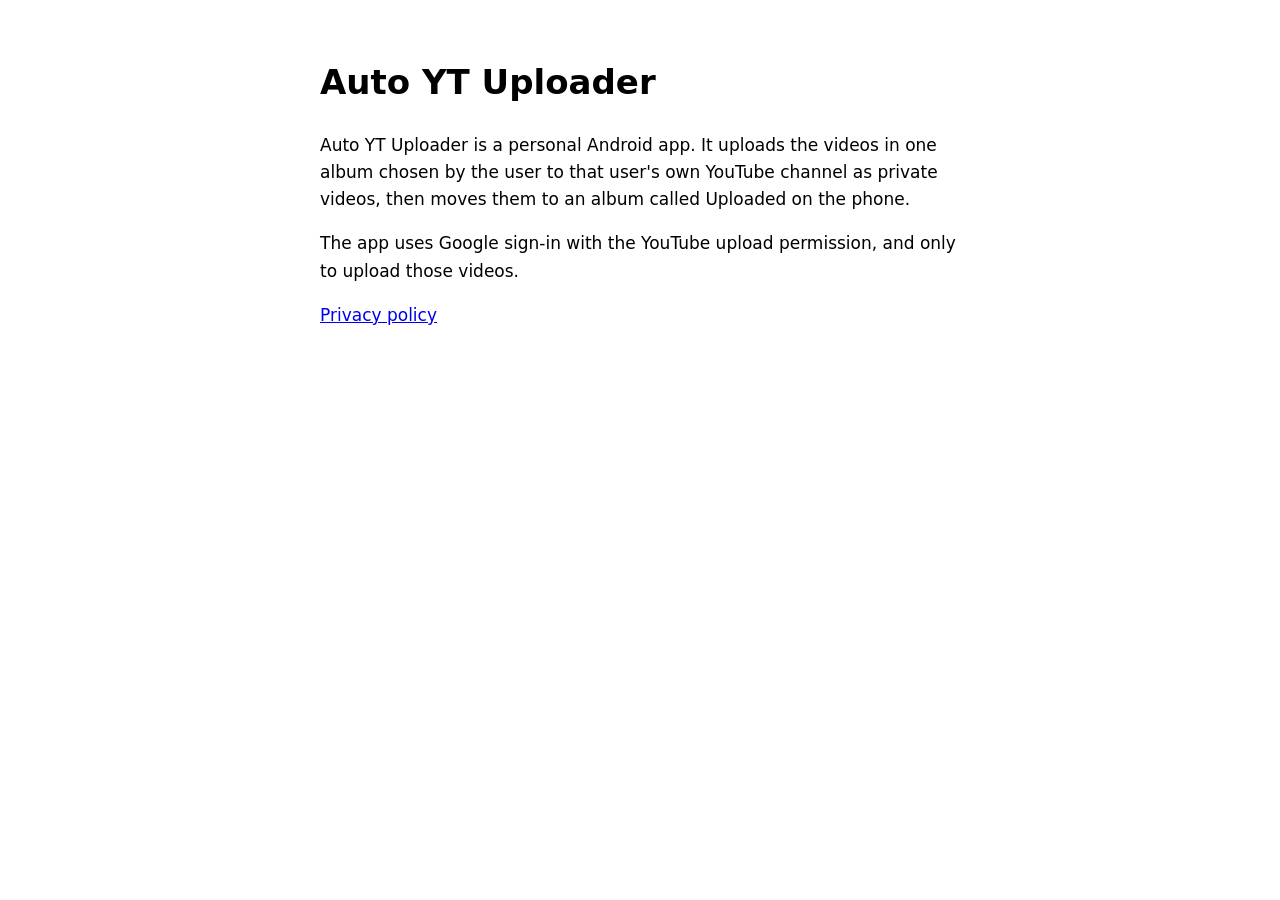
==== index.html @ 6049f9f8 "Add files via upload" ====
<!doctype html>
<html lang="en">
<head>
  <meta charset="utf-8">
  <meta name="viewport" content="width=device-width, initial-scale=1">
  <title>Auto YT Uploader</title>
  <style>
    body { max-width: 640px; margin: 0 auto; padding: 32px 16px; font: 17px/1.6 system-ui, sans-serif; }
  </style>
</head>
<body>
  <h1>Auto YT Uploader</h1>
  <p>Auto YT Uploader is a personal Android app. It uploads the videos in one album chosen by the
    user to that user's own YouTube channel as private videos, then moves them to an album called
    Uploaded on the phone.</p>
  <p>The app uses Google sign-in with the YouTube upload permission, and only to upload those videos.</p>
  <p><a href="privacy.html">Privacy policy</a></p>
</body>
</html>
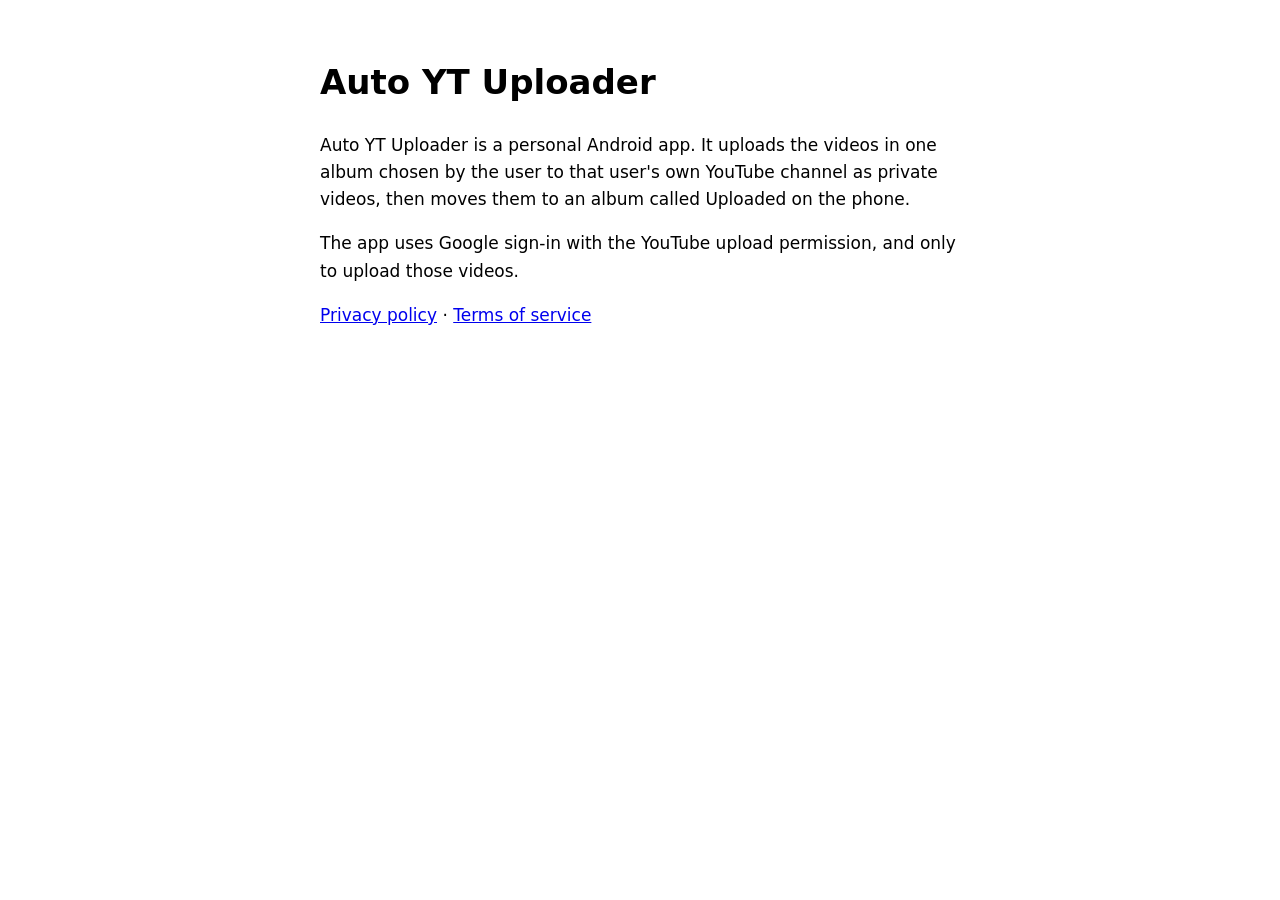
==== commit 45ed41da: "Add files via upload" ====
--- a/index.html
+++ b/index.html
@@ -14,6 +14,6 @@
     user to that user's own YouTube channel as private videos, then moves them to an album called
     Uploaded on the phone.</p>
   <p>The app uses Google sign-in with the YouTube upload permission, and only to upload those videos.</p>
-  <p><a href="privacy.html">Privacy policy</a></p>
+  <p><a href="privacy.html">Privacy policy</a> · <a href="terms.html">Terms of service</a></p>
 </body>
 </html>
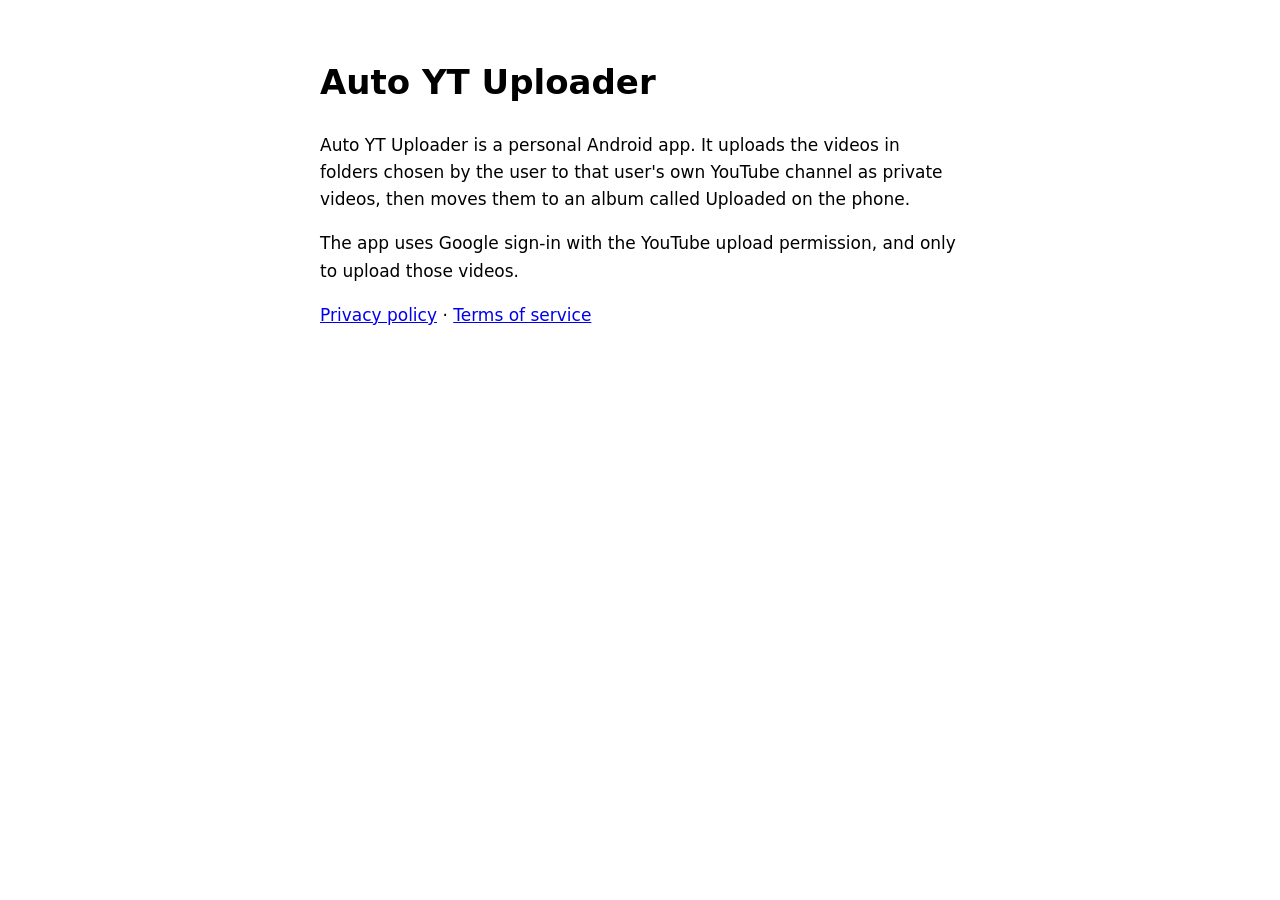
==== commit 91a668aa: "Add files via upload" ====
--- a/index.html
+++ b/index.html
@@ -10,7 +10,7 @@
 </head>
 <body>
   <h1>Auto YT Uploader</h1>
-  <p>Auto YT Uploader is a personal Android app. It uploads the videos in one album chosen by the
+  <p>Auto YT Uploader is a personal Android app. It uploads the videos in folders chosen by the
     user to that user's own YouTube channel as private videos, then moves them to an album called
     Uploaded on the phone.</p>
   <p>The app uses Google sign-in with the YouTube upload permission, and only to upload those videos.</p>
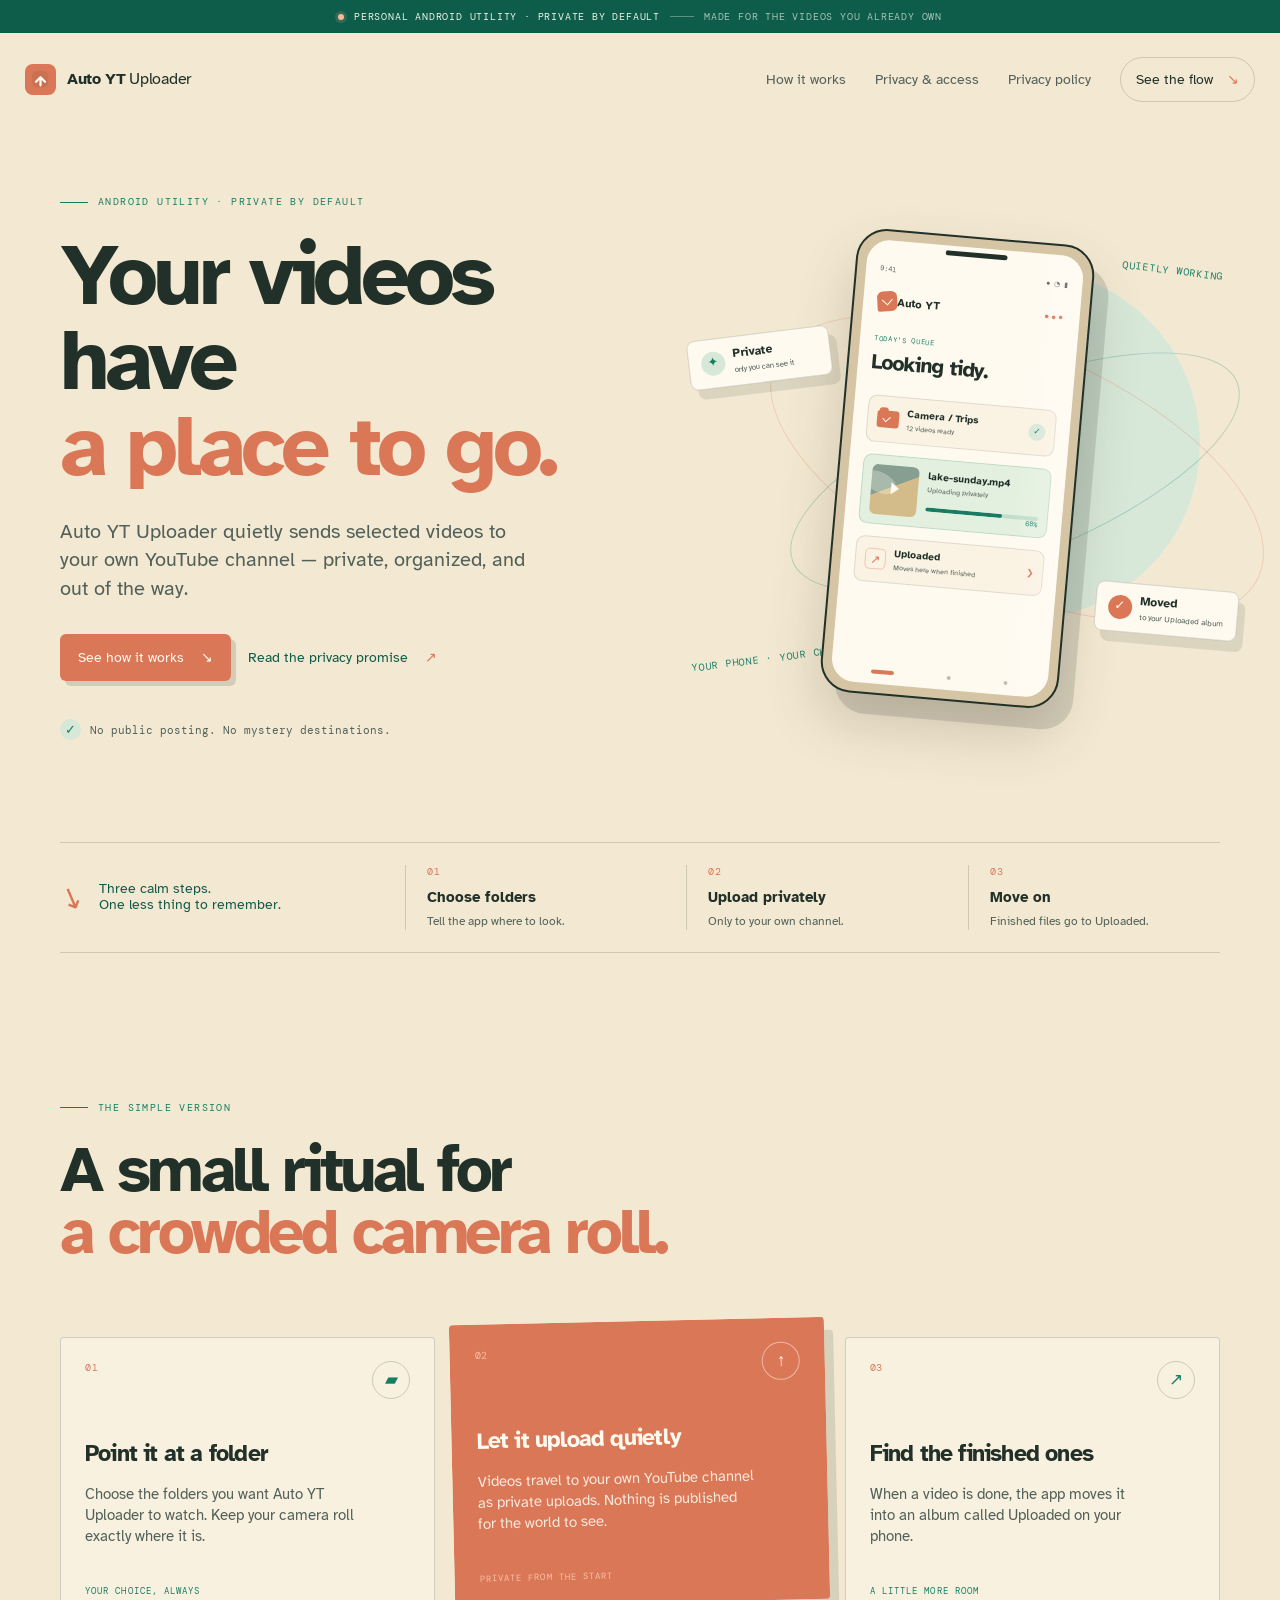
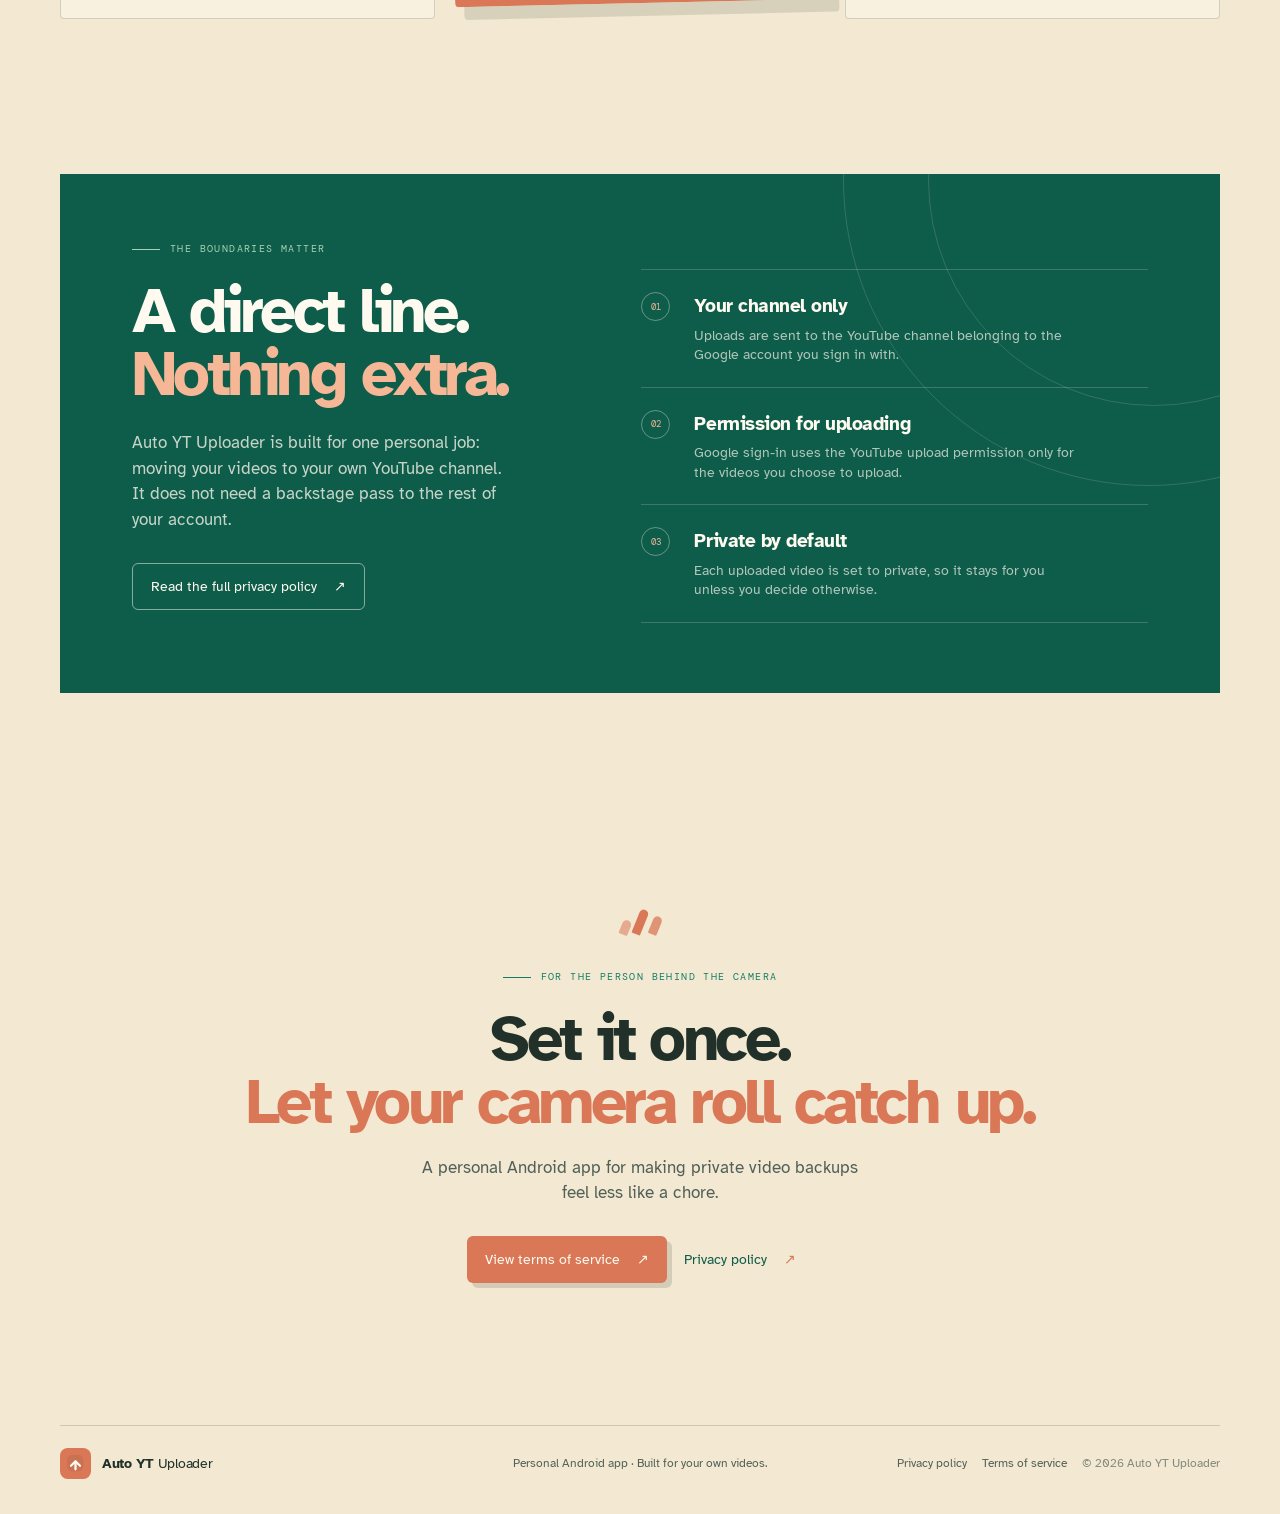
==== commit a2ee5660: "Add files via upload" ====
--- a/index.html
+++ b/index.html
@@ -3,17 +3,156 @@
 <head>
   <meta charset="utf-8">
   <meta name="viewport" content="width=device-width, initial-scale=1">
-  <title>Auto YT Uploader</title>
-  <style>
-    body { max-width: 640px; margin: 0 auto; padding: 32px 16px; font: 17px/1.6 system-ui, sans-serif; }
-  </style>
+  <meta name="description" content="Auto YT Uploader is a personal Android app that privately uploads videos from chosen folders to your own YouTube channel, then files them away on your phone.">
+  <meta name="theme-color" content="#f3e9d2">
+  <title>Auto YT Uploader — A calmer place for your camera roll</title>
+  <link rel="stylesheet" href="styles.css">
+  <script src="script.js" defer></script>
 </head>
 <body>
-  <h1>Auto YT Uploader</h1>
-  <p>Auto YT Uploader is a personal Android app. It uploads the videos in folders chosen by the
-    user to that user's own YouTube channel as private videos, then moves them to an album called
-    Uploaded on the phone.</p>
-  <p>The app uses Google sign-in with the YouTube upload permission, and only to upload those videos.</p>
-  <p><a href="privacy.html">Privacy policy</a> · <a href="terms.html">Terms of service</a></p>
+  <div class="announcement" role="note">
+    <span class="announcement-dot"></span>
+    <span>Personal Android utility · private by default</span>
+    <span class="announcement-line"></span>
+    <span class="announcement-detail">Made for the videos you already own</span>
+  </div>
+
+  <header class="site-header">
+    <a class="brand" href="index.html" aria-label="Auto YT Uploader home">
+      <img class="brand-logo" src="logo.svg" alt="" width="31" height="31">
+      <span class="brand-name"><strong>Auto YT</strong> Uploader</span>
+    </a>
+
+    <button class="menu-toggle" type="button" aria-expanded="false" aria-controls="site-nav" aria-label="Open navigation">
+      <span></span><span></span>
+    </button>
+
+    <nav class="site-nav" id="site-nav" aria-label="Primary navigation">
+      <a href="#how-it-works">How it works</a>
+      <a href="#privacy">Privacy & access</a>
+      <a href="privacy.html">Privacy policy</a>
+      <a class="nav-pill" href="#how-it-works">See the flow <span aria-hidden="true">↘</span></a>
+    </nav>
+  </header>
+
+  <main>
+    <section class="hero section-shell" aria-labelledby="hero-title">
+      <div class="hero-copy">
+        <p class="eyebrow"><span class="eyebrow-rule"></span>ANDROID UTILITY · PRIVATE BY DEFAULT</p>
+        <h1 id="hero-title">Your videos have<br><em>a place to go.</em></h1>
+        <p class="hero-lede">Auto YT Uploader quietly sends selected videos to your own YouTube channel — private, organized, and out of the way.</p>
+        <div class="hero-actions">
+          <a class="button button-primary" href="#how-it-works">See how it works <span aria-hidden="true">↘</span></a>
+          <a class="button button-text" href="privacy.html">Read the privacy promise <span aria-hidden="true">↗</span></a>
+        </div>
+        <div class="hero-note">
+          <span class="note-icon" aria-hidden="true">✓</span>
+          <span>No public posting. No mystery destinations.</span>
+        </div>
+      </div>
+
+      <div class="hero-visual" aria-label="Illustration of a private video upload flow">
+        <div class="sun-disc" aria-hidden="true"></div>
+        <div class="orbit orbit-one" aria-hidden="true"></div>
+        <div class="orbit orbit-two" aria-hidden="true"></div>
+        <span class="visual-label label-top">quietly working</span>
+        <span class="visual-label label-bottom">your phone · your channel</span>
+
+        <div class="phone" aria-hidden="true">
+          <div class="phone-speaker"></div>
+          <div class="phone-screen">
+            <div class="phone-status"><span>9:41</span><span>● ◔ ▮</span></div>
+            <div class="phone-appbar">
+              <span class="mini-logo"><span></span></span>
+              <span>Auto YT</span>
+              <span class="appbar-menu">•••</span>
+            </div>
+            <div class="phone-greeting">
+              <span class="tiny-overline">TODAY'S QUEUE</span>
+              <strong>Looking tidy.</strong>
+            </div>
+            <div class="folder-card">
+              <div class="folder-icon"><span></span></div>
+              <div><strong>Camera / Trips</strong><small>12 videos ready</small></div>
+              <span class="folder-check">✓</span>
+            </div>
+            <div class="upload-card">
+              <div class="video-thumb"><span class="play-triangle"></span></div>
+              <div class="upload-info"><strong>lake-sunday.mp4</strong><small>Uploading privately</small><div class="progress"><span></span></div><em>68%</em></div>
+            </div>
+            <div class="album-row"><span class="album-icon">↗</span><div><strong>Uploaded</strong><small>Moves here when finished</small></div><span class="album-arrow">›</span></div>
+            <div class="phone-bottom-nav"><span class="active"></span><span></span><span></span></div>
+          </div>
+        </div>
+
+        <div class="floating-card card-private"><span class="floating-icon">✦</span><div><strong>Private</strong><small>only you can see it</small></div></div>
+        <div class="floating-card card-done"><span class="done-check">✓</span><div><strong>Moved</strong><small>to your Uploaded album</small></div></div>
+      </div>
+    </section>
+
+    <section class="proof-strip section-shell" aria-label="Key product promises">
+      <div class="proof-intro"><span class="scribble-arrow" aria-hidden="true">↘</span><span>Three calm steps.<br>One less thing to remember.</span></div>
+      <div class="proof-item"><span class="proof-number">01</span><strong>Choose folders</strong><small>Tell the app where to look.</small></div>
+      <div class="proof-item"><span class="proof-number">02</span><strong>Upload privately</strong><small>Only to your own channel.</small></div>
+      <div class="proof-item"><span class="proof-number">03</span><strong>Move on</strong><small>Finished files go to Uploaded.</small></div>
+    </section>
+
+    <section class="steps section-shell" id="how-it-works" aria-labelledby="steps-title">
+      <div class="section-heading">
+        <p class="eyebrow"><span class="eyebrow-rule"></span>THE SIMPLE VERSION</p>
+        <h2 id="steps-title">A small ritual for<br><em>a crowded camera roll.</em></h2>
+      </div>
+      <div class="step-list">
+        <article class="step-card">
+          <div class="step-topline"><span class="step-index">01</span><span class="step-icon icon-folder" aria-hidden="true">▰</span></div>
+          <h3>Point it at a folder</h3>
+          <p>Choose the folders you want Auto YT Uploader to watch. Keep your camera roll exactly where it is.</p>
+          <span class="step-caption">YOUR CHOICE, ALWAYS</span>
+        </article>
+        <article class="step-card step-card-featured">
+          <div class="step-topline"><span class="step-index">02</span><span class="step-icon icon-cloud" aria-hidden="true">↑</span></div>
+          <h3>Let it upload quietly</h3>
+          <p>Videos travel to your own YouTube channel as private uploads. Nothing is published for the world to see.</p>
+          <span class="step-caption">PRIVATE FROM THE START</span>
+        </article>
+        <article class="step-card">
+          <div class="step-topline"><span class="step-index">03</span><span class="step-icon icon-archive" aria-hidden="true">↗</span></div>
+          <h3>Find the finished ones</h3>
+          <p>When a video is done, the app moves it into an album called Uploaded on your phone.</p>
+          <span class="step-caption">A LITTLE MORE ROOM</span>
+        </article>
+      </div>
+    </section>
+
+    <section class="privacy section-shell" id="privacy" aria-labelledby="privacy-title">
+      <div class="privacy-panel">
+        <div class="privacy-main">
+          <p class="eyebrow eyebrow-light"><span class="eyebrow-rule"></span>THE BOUNDARIES MATTER</p>
+          <h2 id="privacy-title">A direct line.<br><em>Nothing extra.</em></h2>
+          <p>Auto YT Uploader is built for one personal job: moving your videos to your own YouTube channel. It does not need a backstage pass to the rest of your account.</p>
+          <a class="button button-light" href="privacy.html">Read the full privacy policy <span aria-hidden="true">↗</span></a>
+        </div>
+        <div class="privacy-list">
+          <div class="privacy-row"><span class="privacy-badge">01</span><div><h3>Your channel only</h3><p>Uploads are sent to the YouTube channel belonging to the Google account you sign in with.</p></div></div>
+          <div class="privacy-row"><span class="privacy-badge">02</span><div><h3>Permission for uploading</h3><p>Google sign-in uses the YouTube upload permission only for the videos you choose to upload.</p></div></div>
+          <div class="privacy-row"><span class="privacy-badge">03</span><div><h3>Private by default</h3><p>Each uploaded video is set to private, so it stays for you unless you decide otherwise.</p></div></div>
+        </div>
+      </div>
+    </section>
+
+    <section class="closing section-shell" aria-labelledby="closing-title">
+      <div class="closing-mark" aria-hidden="true"><span></span><span></span><span></span></div>
+      <p class="eyebrow"><span class="eyebrow-rule"></span>FOR THE PERSON BEHIND THE CAMERA</p>
+      <h2 id="closing-title">Set it once.<br><em>Let your camera roll catch up.</em></h2>
+      <p class="closing-copy">A personal Android app for making private video backups feel less like a chore.</p>
+      <div class="closing-links"><a class="button button-primary" href="terms.html">View terms of service <span aria-hidden="true">↗</span></a><a class="button button-text" href="privacy.html">Privacy policy <span aria-hidden="true">↗</span></a></div>
+    </section>
+  </main>
+
+  <footer class="site-footer section-shell">
+    <a class="brand brand-footer" href="index.html" aria-label="Auto YT Uploader home"><img class="brand-logo" src="logo.svg" alt="" width="31" height="31"><span class="brand-name"><strong>Auto YT</strong> Uploader</span></a>
+    <p>Personal Android app · Built for your own videos.</p>
+    <div class="footer-links"><a href="privacy.html">Privacy policy</a><a href="terms.html">Terms of service</a><span>© <span id="year"></span> Auto YT Uploader</span></div>
+  </footer>
 </body>
 </html>
--- a/styles.css
+++ b/styles.css
@@ -0,0 +1,253 @@
+@import url('https://fonts.googleapis.com/css2?family=Atkinson+Hyperlegible:wght@400;700&family=DM+Mono:wght@400;500&display=swap');
+
+:root {
+  --paper: #f3e9d2;
+  --paper-deep: #eadbbc;
+  --ink: #213129;
+  --ink-soft: #526058;
+  --rust: #d97757;
+  --rust-dark: #b75b40;
+  --green: #167d63;
+  --green-deep: #0e5c4a;
+  --mint: #d7e8d8;
+  --cream: #fffaf0;
+  --line: rgba(33, 49, 41, .18);
+  --shadow: 0 22px 60px rgba(63, 49, 30, .13);
+  --display: 'Atkinson Hyperlegible', 'Trebuchet MS', sans-serif;
+  --mono: 'DM Mono', 'SFMono-Regular', Consolas, monospace;
+}
+
+* { box-sizing: border-box; }
+html { scroll-behavior: smooth; }
+body { margin: 0; background: var(--paper); color: var(--ink); font-family: var(--display); font-size: 17px; line-height: 1.5; overflow-x: hidden; }
+a { color: inherit; text-decoration: none; }
+button { font: inherit; }
+::selection { background: var(--rust); color: var(--cream); }
+
+body::before { content: ''; position: fixed; inset: 0; pointer-events: none; opacity: .34; background-image: radial-gradient(rgba(33,49,41,.12) .65px, transparent .65px); background-size: 12px 12px; mask-image: linear-gradient(to bottom, black, transparent 72%); z-index: -1; }
+.section-shell { width: min(1160px, calc(100% - 72px)); margin-inline: auto; }
+
+.announcement { min-height: 33px; padding: 7px 32px; display: flex; align-items: center; justify-content: center; gap: 10px; background: var(--green-deep); color: #edf5e9; font: 10px/1 var(--mono); letter-spacing: .08em; text-transform: uppercase; }
+.announcement-dot { width: 6px; height: 6px; border-radius: 50%; background: #f7b997; box-shadow: 0 0 0 3px rgba(247,185,151,.16); }
+.announcement-line { width: 24px; height: 1px; background: rgba(237,245,233,.35); }
+.announcement-detail { color: rgba(237,245,233,.68); }
+
+.site-header { width: min(1230px, calc(100% - 48px)); margin: 0 auto; min-height: 92px; display: flex; align-items: center; justify-content: space-between; position: relative; z-index: 10; }
+.brand { display: inline-flex; align-items: center; gap: 11px; font-size: 16px; letter-spacing: -.02em; }
+.brand-name { color: var(--ink); }
+.brand-name strong { font-weight: 700; }
+.brand-logo { display: block; flex: none; }
+.site-nav { display: flex; align-items: center; gap: 29px; font-size: 14px; }
+.site-nav a:not(.nav-pill), .footer-links a { color: var(--ink-soft); transition: color .2s ease; }
+.site-nav a:not(.nav-pill):hover, .footer-links a:hover { color: var(--rust-dark); }
+.nav-pill { padding: 11px 15px; border: 1px solid var(--line); border-radius: 999px; color: var(--ink); transition: background .2s ease, border-color .2s ease, transform .2s ease; }
+.nav-pill:hover { background: rgba(255,250,240,.7); border-color: rgba(33,49,41,.35); transform: translateY(-2px); }
+.nav-pill span { margin-left: 10px; color: var(--rust); }
+.menu-toggle { display: none; background: none; border: 0; padding: 7px; cursor: pointer; }
+.menu-toggle span { display: block; width: 22px; height: 2px; background: var(--ink); margin: 5px; }
+
+.hero { min-height: 600px; padding: 72px 0 102px; display: grid; grid-template-columns: minmax(0, .94fr) minmax(410px, .86fr); gap: 62px; align-items: center; }
+.eyebrow { margin: 0 0 26px; display: flex; align-items: center; gap: 10px; color: var(--green); font: 10px/1 var(--mono); letter-spacing: .14em; }
+.eyebrow-rule { width: 28px; height: 1px; background: currentColor; display: inline-block; }
+h1, h2, h3, p { margin-top: 0; }
+h1, h2 { letter-spacing: -.055em; line-height: .98; font-weight: 700; }
+h1 { font-size: clamp(4rem, 6.8vw, 6.65rem); margin-bottom: 29px; max-width: 720px; }
+h1 em, h2 em { font-style: normal; color: var(--rust); }
+.hero-lede { max-width: 475px; color: var(--ink-soft); font-size: 20px; line-height: 1.42; margin-bottom: 31px; }
+.hero-actions, .closing-links { display: flex; gap: 17px; align-items: center; flex-wrap: wrap; }
+.button { display: inline-flex; align-items: center; gap: 17px; min-height: 47px; padding: 0 18px; border-radius: 6px; font-size: 14px; transition: transform .2s ease, box-shadow .2s ease, background .2s ease; }
+.button:hover { transform: translateY(-3px); }
+.button-primary { background: var(--rust); color: var(--cream); box-shadow: 5px 5px 0 rgba(33,49,41,.15); }
+.button-primary:hover { background: var(--rust-dark); box-shadow: 7px 7px 0 rgba(33,49,41,.15); }
+.button-text { padding-left: 0; color: var(--green-deep); }
+.button-text span { color: var(--rust); }
+.hero-note { display: flex; align-items: center; gap: 9px; margin-top: 38px; color: var(--ink-soft); font: 11px var(--mono); }
+.note-icon { display: grid; place-items: center; width: 21px; height: 21px; border-radius: 50%; background: var(--mint); color: var(--green); font-size: 13px; }
+
+.hero-visual { min-height: 500px; position: relative; display: grid; place-items: center; }
+.sun-disc { width: 350px; height: 350px; border-radius: 50%; background: var(--mint); position: absolute; top: 50px; right: 20px; }
+.orbit { position: absolute; border: 1px solid rgba(22,125,99,.25); border-radius: 50%; transform: rotate(-22deg); }
+.orbit-one { width: 480px; height: 170px; top: 168px; right: -35px; }
+.orbit-two { width: 530px; height: 240px; top: 130px; right: -62px; transform: rotate(24deg); border-color: rgba(217,119,87,.25); }
+.visual-label { position: absolute; font: 10px var(--mono); color: var(--green); letter-spacing: .08em; text-transform: uppercase; z-index: 2; }
+.label-top { right: -4px; top: 45px; transform: rotate(7deg); }
+.label-bottom { left: -4px; bottom: 55px; transform: rotate(-7deg); }
+.phone { width: 239px; height: 465px; padding: 9px; border: 2px solid var(--ink); border-radius: 31px; background: #d5c5a4; transform: rotate(5deg); position: relative; z-index: 3; box-shadow: 16px 20px 0 rgba(33,49,41,.15), 0 28px 55px rgba(70,52,31,.2); }
+.phone-speaker { position: absolute; top: 14px; left: 50%; width: 62px; height: 5px; border-radius: 10px; background: var(--ink); transform: translateX(-50%); z-index: 4; }
+.phone-screen { height: 100%; border-radius: 23px; background: var(--cream); overflow: hidden; padding: 24px 14px 12px; position: relative; }
+.phone-screen::after { content: ''; position: absolute; top: 0; right: 0; width: 50px; height: 100%; background: linear-gradient(90deg, transparent, rgba(255,255,255,.25)); pointer-events: none; }
+.phone-status, .phone-appbar, .phone-bottom-nav { display: flex; justify-content: space-between; align-items: center; font: 7px var(--mono); color: var(--ink-soft); }
+.phone-appbar { padding: 18px 0 15px; color: var(--ink); font: 700 11px var(--display); }
+.mini-logo { width: 20px; height: 20px; border-radius: 6px 6px 6px 2px; background: var(--rust); display: grid; place-items: center; transform: rotate(-8deg); }
+.mini-logo span { width: 8px; height: 8px; border-left: 1px solid var(--cream); border-bottom: 1px solid var(--cream); transform: rotate(-45deg) translate(1px,-1px); }
+.appbar-menu { margin-left: auto; color: var(--rust); letter-spacing: 2px; }
+.phone-greeting { margin: 8px 0 16px; }
+.tiny-overline { display: block; font: 7px var(--mono); letter-spacing: .1em; color: var(--green); margin-bottom: 4px; }
+.phone-greeting strong { font-size: 21px; letter-spacing: -.05em; }
+.folder-card, .upload-card, .album-row { border: 1px solid rgba(33,49,41,.13); border-radius: 9px; background: rgba(243,233,210,.46); }
+.folder-card { display: flex; align-items: center; gap: 8px; padding: 10px 9px; margin-bottom: 12px; }
+.folder-card strong, .upload-card strong, .album-row strong { display: block; font-size: 10px; line-height: 1.1; }
+.folder-card small, .upload-card small, .album-row small { color: var(--ink-soft); display: block; font-size: 7px; margin-top: 4px; }
+.folder-icon { width: 22px; height: 17px; background: var(--rust); border-radius: 3px; position: relative; flex: 0 0 auto; }
+.folder-icon::before { content: ''; position: absolute; top: -3px; left: 2px; width: 9px; height: 5px; border-radius: 3px 3px 0 0; background: var(--rust); }
+.folder-icon span { position: absolute; left: 6px; top: 5px; width: 7px; height: 5px; border-left: 1px solid var(--cream); border-bottom: 1px solid var(--cream); transform: rotate(-45deg); }
+.folder-check { margin-left: auto; width: 17px; height: 17px; border-radius: 50%; display: grid; place-items: center; background: var(--mint); color: var(--green); font-size: 9px; }
+.upload-card { padding: 9px; display: flex; gap: 9px; background: #e3f0df; border-color: rgba(22,125,99,.19); }
+.video-thumb { width: 47px; height: 50px; border-radius: 6px; background: linear-gradient(155deg, #879f91 0 43%, #d3bc89 44% 100%); position: relative; overflow: hidden; flex: 0 0 auto; }
+.video-thumb::after { content: ''; position: absolute; width: 35px; height: 20px; border-radius: 50%; background: rgba(255,250,240,.28); top: 8px; left: -9px; transform: rotate(22deg); }
+.play-triangle { position: absolute; z-index: 1; top: 17px; left: 20px; border-left: 8px solid var(--cream); border-top: 6px solid transparent; border-bottom: 6px solid transparent; }
+.upload-info { flex: 1; min-width: 0; position: relative; padding-top: 2px; }
+.upload-info strong { white-space: nowrap; overflow: hidden; text-overflow: ellipsis; }
+.progress { height: 4px; border-radius: 8px; background: rgba(22,125,99,.16); margin-top: 11px; overflow: hidden; }
+.progress span { display: block; height: 100%; width: 68%; background: var(--green); border-radius: inherit; }
+.upload-info em { position: absolute; right: 0; bottom: -1px; font: 7px var(--mono); font-style: normal; color: var(--green); }
+.album-row { display: flex; align-items: center; gap: 8px; padding: 9px; margin-top: 12px; }
+.album-icon { width: 21px; height: 21px; display: grid; place-items: center; color: var(--rust); border: 1px solid rgba(217,119,87,.35); border-radius: 5px; font-size: 12px; }
+.album-arrow { margin-left: auto; color: var(--rust); font-size: 20px; line-height: .8; }
+.phone-bottom-nav { position: absolute; left: 14px; right: 14px; bottom: 10px; justify-content: space-around; }
+.phone-bottom-nav span { width: 4px; height: 4px; background: rgba(33,49,41,.3); border-radius: 50%; }
+.phone-bottom-nav .active { width: 23px; border-radius: 6px; background: var(--rust); }
+.floating-card { position: absolute; z-index: 4; display: flex; align-items: center; gap: 8px; padding: 10px 12px; min-width: 143px; background: var(--cream); border: 1px solid rgba(33,49,41,.18); border-radius: 8px; box-shadow: 7px 10px 0 rgba(33,49,41,.11); }
+.floating-card strong { display: block; font-size: 12px; line-height: 1; }
+.floating-card small { display: block; color: var(--ink-soft); font-size: 8px; margin-top: 4px; }
+.floating-icon, .done-check { display: grid; place-items: center; width: 24px; height: 24px; border-radius: 50%; background: var(--mint); color: var(--green); font-size: 13px; }
+.card-private { top: 114px; left: -7px; transform: rotate(-7deg); }
+.card-done { right: -18px; bottom: 83px; transform: rotate(5deg); }
+.done-check { background: var(--rust); color: var(--cream); }
+
+.proof-strip { border-top: 1px solid var(--line); border-bottom: 1px solid var(--line); padding: 22px 0; display: grid; grid-template-columns: 1.25fr repeat(3, 1fr); gap: 30px; align-items: center; }
+.proof-intro { display: flex; align-items: center; gap: 15px; color: var(--green-deep); font-size: 14px; line-height: 1.18; }
+.scribble-arrow { color: var(--rust); font-size: 29px; transform: rotate(22deg); display: inline-block; }
+.proof-item { padding-left: 21px; border-left: 1px solid var(--line); }
+.proof-number, .step-index { display: block; color: var(--rust); font: 10px var(--mono); letter-spacing: .08em; margin-bottom: 8px; }
+.proof-item strong { display: block; font-size: 15px; }
+.proof-item small { display: block; color: var(--ink-soft); font-size: 12px; margin-top: 3px; }
+
+.steps { padding: 150px 0 155px; }
+.section-heading h2, .privacy-main h2, .closing h2 { font-size: clamp(3rem, 5vw, 5rem); margin-bottom: 0; }
+.step-list { display: grid; grid-template-columns: repeat(3, 1fr); gap: 17px; margin-top: 73px; }
+.step-card { min-height: 282px; padding: 23px 24px 21px; background: rgba(255,250,240,.46); border: 1px solid var(--line); border-radius: 4px; display: flex; flex-direction: column; transition: transform .25s ease, box-shadow .25s ease; }
+.step-card:hover { transform: translateY(-7px); box-shadow: 10px 12px 0 rgba(33,49,41,.1); }
+.step-card-featured { background: var(--rust); color: var(--cream); transform: translateY(-16px) rotate(-1.3deg); border-color: transparent; box-shadow: 9px 13px 0 rgba(33,49,41,.13); }
+.step-card-featured:hover { transform: translateY(-23px) rotate(-1.3deg); }
+.step-card-featured .step-index, .step-card-featured .step-caption { color: #f8c0a5; }
+.step-topline { display: flex; justify-content: space-between; align-items: start; }
+.step-icon { width: 38px; height: 38px; border: 1px solid rgba(33,49,41,.2); border-radius: 50%; display: grid; place-items: center; color: var(--green); font-size: 17px; }
+.step-card-featured .step-icon { color: var(--cream); border-color: rgba(255,250,240,.5); }
+.step-card h3 { margin: 38px 0 12px; font-size: 23px; letter-spacing: -.035em; }
+.step-card p { max-width: 280px; margin-bottom: 23px; color: var(--ink-soft); font-size: 15px; line-height: 1.42; }
+.step-card-featured p { color: rgba(255,250,240,.86); }
+.step-caption { color: var(--green); font: 9px var(--mono); letter-spacing: .12em; margin-top: auto; }
+
+.privacy { padding-bottom: 150px; }
+.privacy-panel { background: var(--green-deep); color: var(--cream); padding: 70px 72px; display: grid; grid-template-columns: .92fr 1.08fr; gap: 78px; position: relative; overflow: hidden; }
+.privacy-panel::before, .privacy-panel::after { content: ''; position: absolute; border: 1px solid rgba(243,233,210,.16); border-radius: 50%; pointer-events: none; }
+.privacy-panel::before { width: 450px; height: 450px; right: -160px; top: -220px; }
+.privacy-panel::after { width: 610px; height: 610px; right: -235px; top: -300px; }
+.eyebrow-light { color: #a8d2b0; }
+.privacy-main { position: relative; z-index: 1; }
+.privacy-main h2 { margin-bottom: 25px; }
+.privacy-main h2 em { color: #f5b796; }
+.privacy-main > p:not(.eyebrow) { max-width: 380px; color: rgba(255,250,240,.77); line-height: 1.5; margin-bottom: 31px; }
+.button-light { border: 1px solid rgba(255,250,240,.5); color: var(--cream); }
+.button-light:hover { background: rgba(255,250,240,.12); }
+.privacy-list { position: relative; z-index: 1; padding-top: 25px; }
+.privacy-row { display: grid; grid-template-columns: 35px 1fr; gap: 18px; padding: 22px 0; border-top: 1px solid rgba(255,250,240,.19); }
+.privacy-row:last-child { border-bottom: 1px solid rgba(255,250,240,.19); }
+.privacy-badge { width: 29px; height: 29px; border: 1px solid rgba(255,250,240,.36); border-radius: 50%; display: grid; place-items: center; color: #f5b796; font: 9px var(--mono); }
+.privacy-row h3 { margin: 0 0 5px; font-size: 19px; letter-spacing: -.025em; }
+.privacy-row p { margin: 0; max-width: 390px; color: rgba(255,250,240,.67); font-size: 14px; line-height: 1.4; }
+
+.closing { padding: 64px 0 142px; text-align: center; display: flex; flex-direction: column; align-items: center; }
+.closing-mark { display: flex; gap: 6px; align-items: end; height: 28px; margin-bottom: 37px; }
+.closing-mark span { display: block; width: 9px; border-radius: 9px 9px 2px 2px; background: var(--rust); transform: rotate(22deg); }
+.closing-mark span:nth-child(1) { height: 15px; opacity: .55; }
+.closing-mark span:nth-child(2) { height: 26px; }
+.closing-mark span:nth-child(3) { height: 19px; opacity: .75; }
+.closing h2 { margin-bottom: 21px; }
+.closing-copy { max-width: 440px; color: var(--ink-soft); margin-bottom: 30px; }
+.closing-links { justify-content: center; }
+
+.site-footer { padding: 22px 0 35px; border-top: 1px solid var(--line); display: grid; grid-template-columns: 1fr auto 1fr; align-items: center; gap: 20px; font-size: 12px; }
+.brand-footer { font-size: 14px; }
+.site-footer > p { margin: 0; color: var(--ink-soft); text-align: center; }
+.footer-links { justify-self: end; display: flex; align-items: center; gap: 15px; color: var(--ink-soft); }
+.footer-links span { color: rgba(82,96,88,.7); }
+
+.legal-page .site-header { margin-bottom: 52px; }
+.legal-wrap { max-width: 820px; padding: 44px 0 130px; }
+.legal-kicker { color: var(--green); font: 10px var(--mono); letter-spacing: .14em; text-transform: uppercase; }
+.legal-wrap h1 { font-size: clamp(3rem, 6vw, 5.4rem); margin: 23px 0 25px; }
+.legal-intro { max-width: 650px; color: var(--ink-soft); font-size: 20px; line-height: 1.45; margin-bottom: 60px; }
+.legal-card { background: rgba(255,250,240,.62); border: 1px solid var(--line); padding: 31px 35px; margin: 17px 0; }
+.legal-card h2 { font-size: 25px; margin-bottom: 14px; letter-spacing: -.035em; }
+.legal-card p, .legal-card li { color: var(--ink-soft); font-size: 16px; line-height: 1.55; }
+.legal-card ul { padding-left: 21px; }
+.legal-card a { color: var(--green-deep); text-decoration: underline; }
+.legal-back { display: inline-flex; margin-top: 28px; color: var(--green-deep); font-size: 14px; }
+
+@media (max-width: 900px) {
+  .section-shell { width: min(100% - 42px, 680px); }
+  .hero { grid-template-columns: 1fr; gap: 36px; padding-top: 65px; }
+  .hero-copy { max-width: 620px; }
+  .hero-visual { min-height: 500px; }
+  .proof-strip { grid-template-columns: 1fr 1fr; gap: 24px; }
+  .proof-intro { grid-column: 1 / -1; }
+  .steps { padding: 110px 0; }
+  .step-list { gap: 11px; }
+  .privacy-panel { grid-template-columns: 1fr; gap: 35px; padding: 54px 42px; }
+  .privacy-list { padding-top: 0; }
+  .site-footer { grid-template-columns: 1fr; text-align: center; }
+  .site-footer > p { order: 3; }
+  .footer-links { justify-self: center; flex-wrap: wrap; justify-content: center; }
+}
+
+@media (max-width: 620px) {
+  body { font-size: 16px; }
+  .announcement { padding-inline: 15px; font-size: 8px; gap: 7px; }
+  .announcement-line, .announcement-detail { display: none; }
+  .site-header { width: calc(100% - 32px); min-height: 75px; }
+  .menu-toggle { display: block; }
+  .site-nav { position: absolute; top: 68px; left: 0; right: 0; display: none; padding: 16px; flex-direction: column; align-items: stretch; gap: 0; background: var(--cream); border: 1px solid var(--line); border-radius: 7px; box-shadow: var(--shadow); }
+  .site-nav.is-open { display: flex; }
+  .site-nav a { padding: 11px 4px; }
+  .site-nav .nav-pill { margin-top: 8px; text-align: center; }
+  .section-shell { width: calc(100% - 34px); }
+  .hero { padding: 50px 0 78px; }
+  h1 { font-size: clamp(3.3rem, 17vw, 5rem); }
+  .hero-lede { font-size: 18px; }
+  .hero-actions { align-items: flex-start; flex-direction: column; gap: 12px; }
+  .hero-note { margin-top: 28px; }
+  .hero-visual { min-height: 410px; margin: 0 -25px; transform: scale(.86); transform-origin: center top; margin-bottom: -55px; }
+  .sun-disc { right: 46px; }
+  .card-private { left: 8px; }
+  .card-done { right: 5px; }
+  .label-top { right: 10px; }
+  .label-bottom { left: 4px; }
+  .proof-strip { grid-template-columns: 1fr; gap: 18px; padding: 26px 0; }
+  .proof-intro { grid-column: auto; }
+  .proof-item { padding: 15px 0 0; border-left: 0; border-top: 1px solid var(--line); }
+  .steps { padding: 90px 0; }
+  .section-heading h2, .privacy-main h2, .closing h2 { font-size: 3.25rem; }
+  .step-list { grid-template-columns: 1fr; margin-top: 46px; }
+  .step-card, .step-card-featured { min-height: 240px; transform: none; }
+  .step-card-featured:hover, .step-card:hover { transform: translateY(-5px); }
+  .step-card h3 { margin-top: 26px; }
+  .privacy { padding-bottom: 90px; }
+  .privacy-panel { padding: 42px 24px; margin-inline: -1px; }
+  .privacy-row { gap: 12px; }
+  .privacy-row p { font-size: 13px; }
+  .closing { padding: 40px 0 95px; }
+  .closing-links { flex-direction: column; gap: 8px; }
+  .site-footer { padding-bottom: 27px; }
+  .footer-links { flex-direction: column; gap: 8px; }
+  .legal-page .site-header { margin-bottom: 10px; }
+  .legal-wrap { padding: 45px 0 85px; }
+  .legal-wrap h1 { font-size: 3.5rem; }
+  .legal-intro { font-size: 18px; margin-bottom: 38px; }
+  .legal-card { padding: 23px 20px; }
+}
+
+@media (prefers-reduced-motion: reduce) {
+  *, *::before, *::after { scroll-behavior: auto !important; transition-duration: .01ms !important; animation-duration: .01ms !important; }
+}
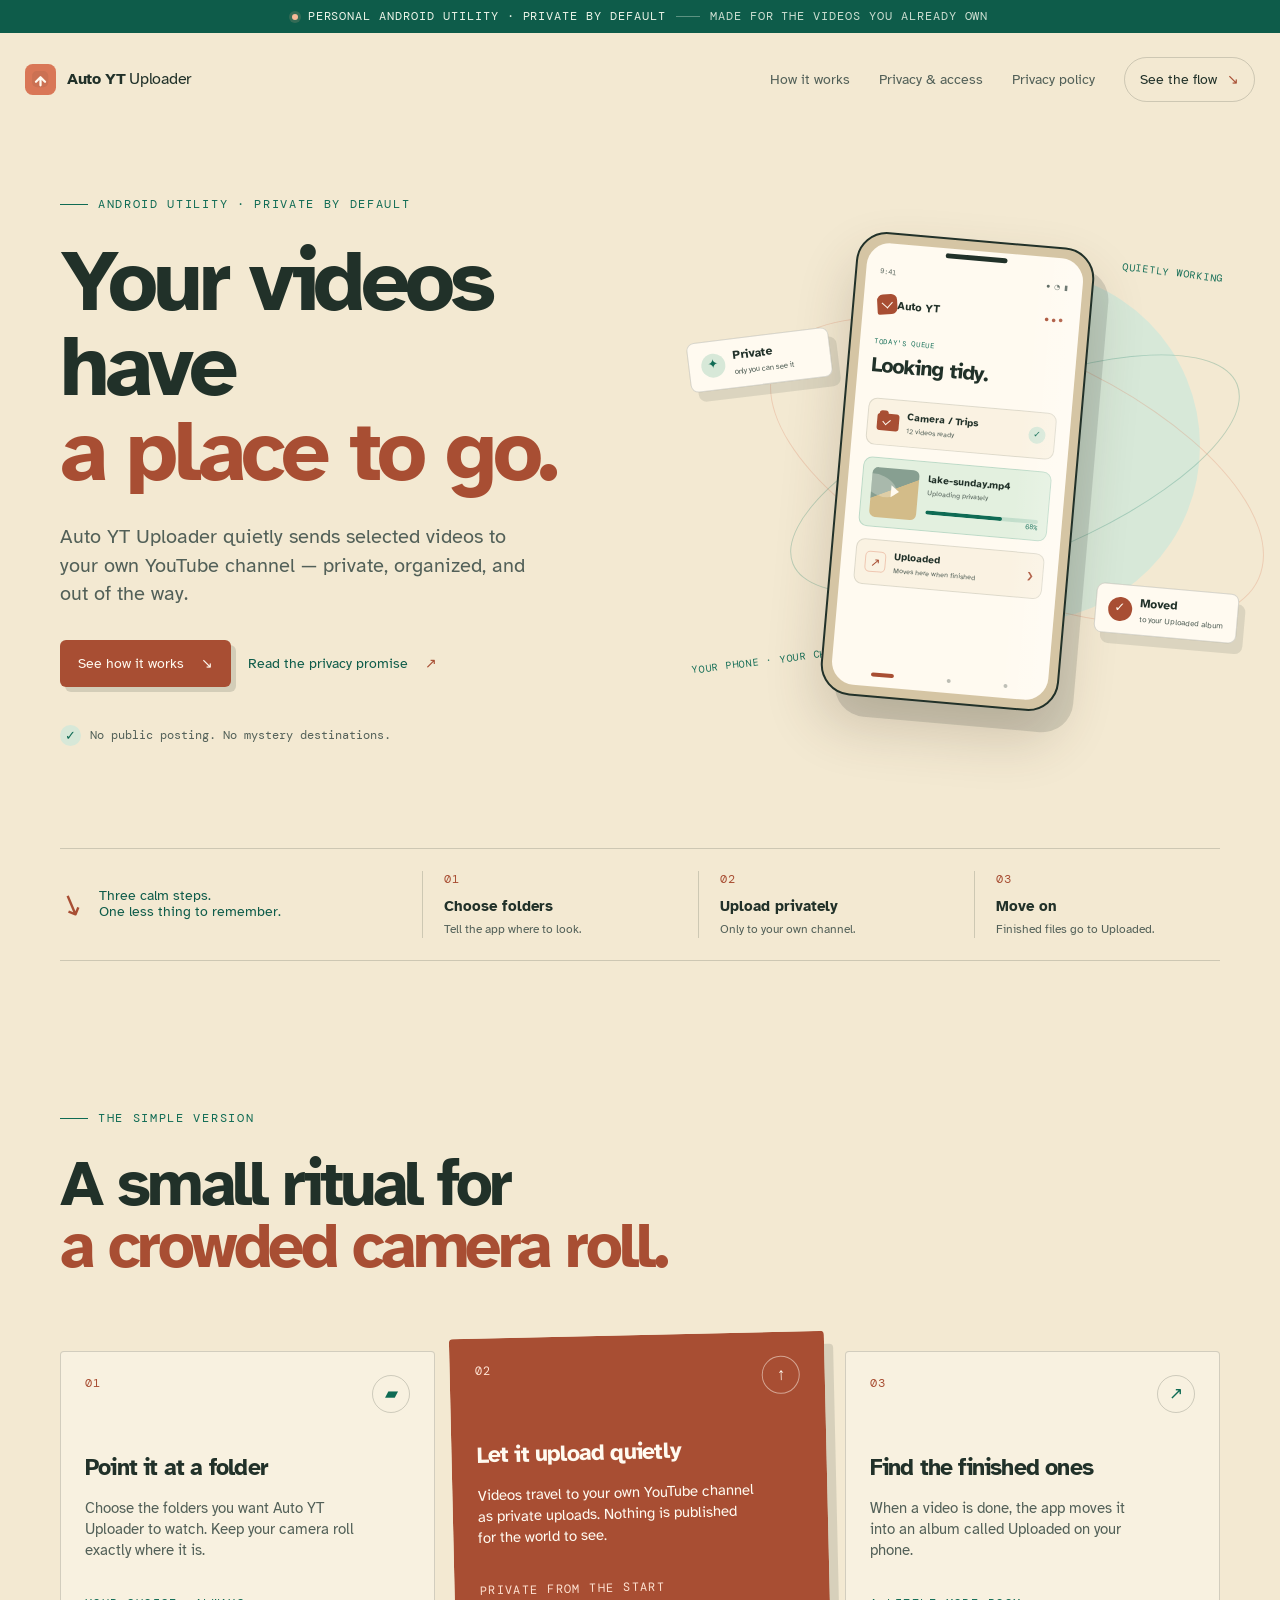
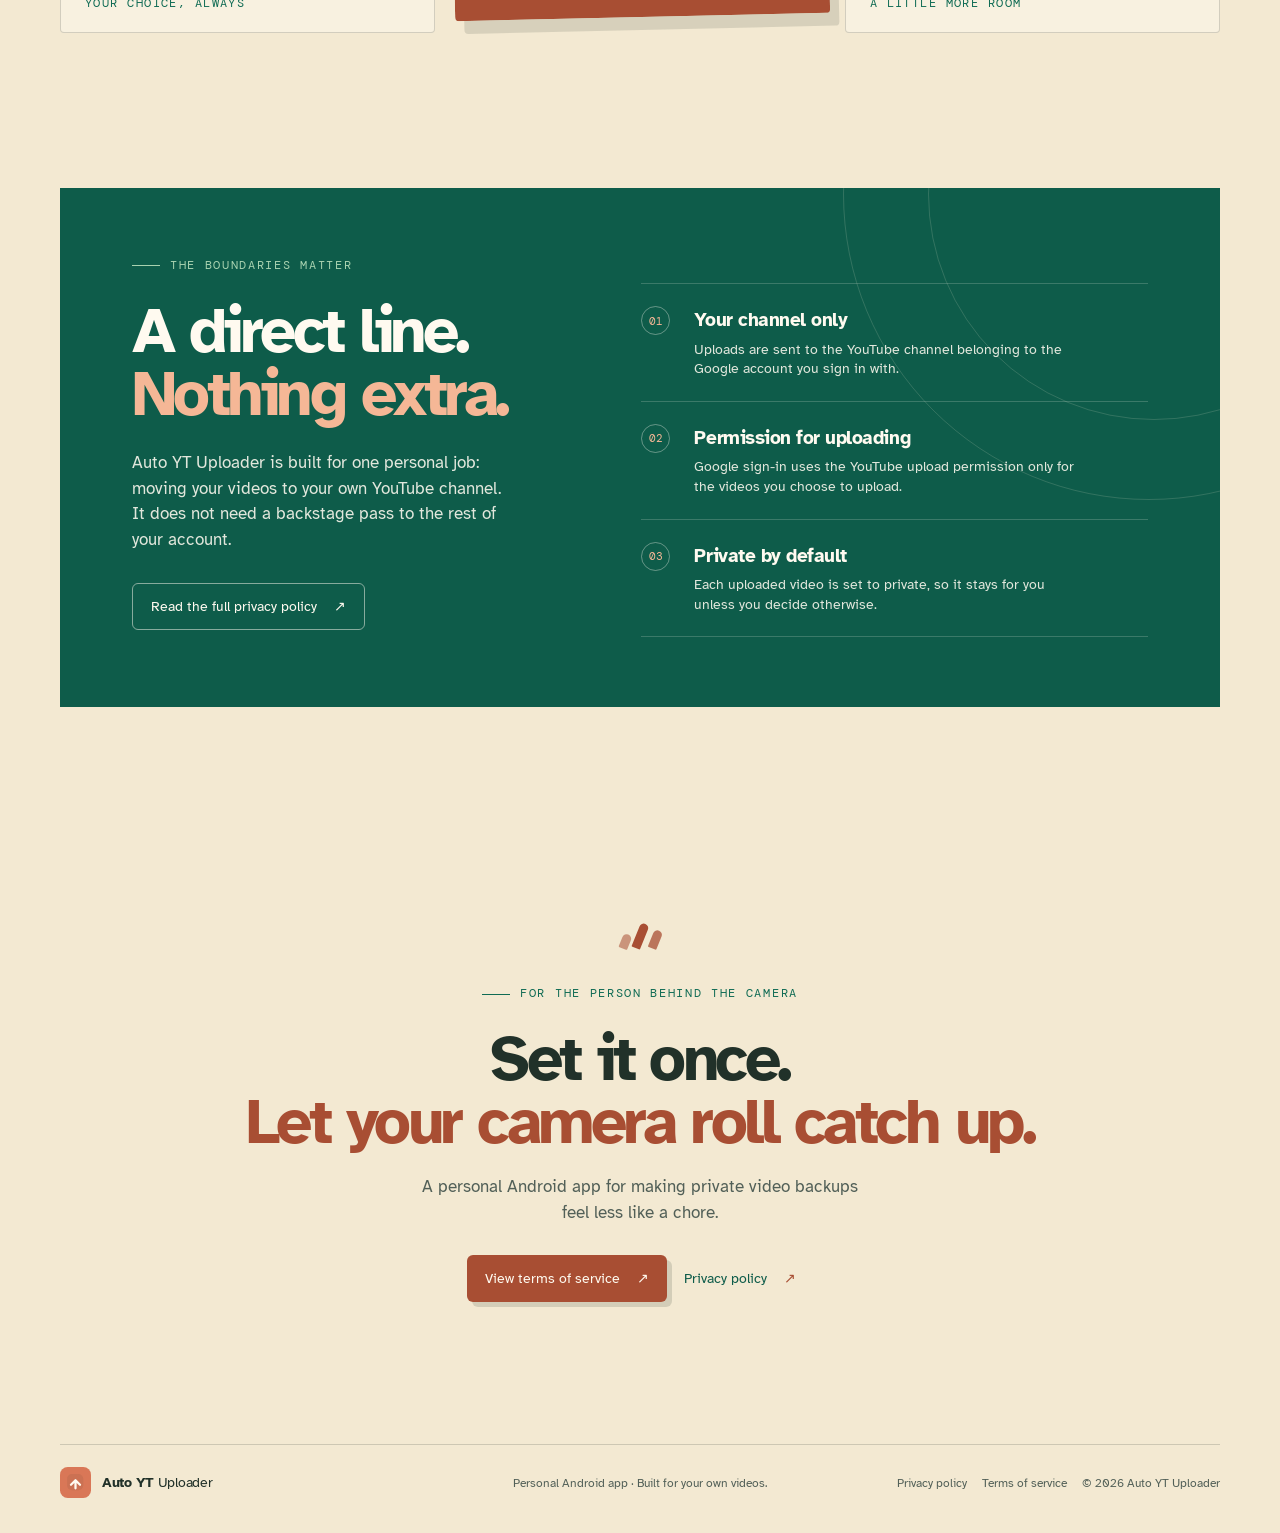
==== commit 70429364: "Add files via upload" ====
--- a/index.html
+++ b/index.html
@@ -10,35 +10,38 @@
   <script src="script.js" defer></script>
 </head>
 <body>
-  <div class="announcement" role="note">
+  <a class="skip-link" href="#main">Skip to main content</a>
+  <header class="page-header">
+  <div class="announcement">
     <span class="announcement-dot"></span>
     <span>Personal Android utility · private by default</span>
     <span class="announcement-line"></span>
     <span class="announcement-detail">Made for the videos you already own</span>
   </div>
 
-  <header class="site-header">
+  <div class="site-header">
     <a class="brand" href="index.html" aria-label="Auto YT Uploader home">
       <img class="brand-logo" src="logo.svg" alt="" width="31" height="31">
       <span class="brand-name"><strong>Auto YT</strong> Uploader</span>
     </a>
 
-    <button class="menu-toggle" type="button" aria-expanded="false" aria-controls="site-nav" aria-label="Open navigation">
+    <button class="menu-toggle" type="button" aria-expanded="false" aria-controls="site-nav" aria-label="Menu">
       <span></span><span></span>
     </button>
 
     <nav class="site-nav" id="site-nav" aria-label="Primary navigation">
       <a href="#how-it-works">How it works</a>
-      <a href="#privacy">Privacy & access</a>
+      <a href="#privacy">Privacy &amp; access</a>
       <a href="privacy.html">Privacy policy</a>
       <a class="nav-pill" href="#how-it-works">See the flow <span aria-hidden="true">↘</span></a>
     </nav>
+  </div>
   </header>
 
-  <main>
+  <main id="main" tabindex="-1">
     <section class="hero section-shell" aria-labelledby="hero-title">
       <div class="hero-copy">
-        <p class="eyebrow"><span class="eyebrow-rule"></span>ANDROID UTILITY · PRIVATE BY DEFAULT</p>
+        <p class="eyebrow"><span class="eyebrow-rule"></span>Android utility · private by default</p>
         <h1 id="hero-title">Your videos have<br><em>a place to go.</em></h1>
         <p class="hero-lede">Auto YT Uploader quietly sends selected videos to your own YouTube channel — private, organized, and out of the way.</p>
         <div class="hero-actions">
@@ -51,7 +54,7 @@
         </div>
       </div>
 
-      <div class="hero-visual" aria-label="Illustration of a private video upload flow">
+      <div class="hero-visual" role="img" aria-label="Illustration of the app on a phone: a video uploads privately, then moves to the Uploaded album.">
         <div class="sun-disc" aria-hidden="true"></div>
         <div class="orbit orbit-one" aria-hidden="true"></div>
         <div class="orbit orbit-two" aria-hidden="true"></div>
@@ -92,57 +95,59 @@
 
     <section class="proof-strip section-shell" aria-label="Key product promises">
       <div class="proof-intro"><span class="scribble-arrow" aria-hidden="true">↘</span><span>Three calm steps.<br>One less thing to remember.</span></div>
-      <div class="proof-item"><span class="proof-number">01</span><strong>Choose folders</strong><small>Tell the app where to look.</small></div>
-      <div class="proof-item"><span class="proof-number">02</span><strong>Upload privately</strong><small>Only to your own channel.</small></div>
-      <div class="proof-item"><span class="proof-number">03</span><strong>Move on</strong><small>Finished files go to Uploaded.</small></div>
+      <ol class="proof-list" role="list">
+        <li class="proof-item"><span class="proof-number" aria-hidden="true">01</span><strong>Choose folders</strong><small>Tell the app where to look.</small></li>
+        <li class="proof-item"><span class="proof-number" aria-hidden="true">02</span><strong>Upload privately</strong><small>Only to your own channel.</small></li>
+        <li class="proof-item"><span class="proof-number" aria-hidden="true">03</span><strong>Move on</strong><small>Finished files go to Uploaded.</small></li>
+      </ol>
     </section>
 
     <section class="steps section-shell" id="how-it-works" aria-labelledby="steps-title">
       <div class="section-heading">
-        <p class="eyebrow"><span class="eyebrow-rule"></span>THE SIMPLE VERSION</p>
+        <p class="eyebrow"><span class="eyebrow-rule"></span>The simple version</p>
         <h2 id="steps-title">A small ritual for<br><em>a crowded camera roll.</em></h2>
       </div>
-      <div class="step-list">
-        <article class="step-card">
-          <div class="step-topline"><span class="step-index">01</span><span class="step-icon icon-folder" aria-hidden="true">▰</span></div>
+      <ol class="step-list" role="list">
+        <li class="step-card">
+          <div class="step-topline"><span class="step-index" aria-hidden="true">01</span><span class="step-icon icon-folder" aria-hidden="true">▰</span></div>
           <h3>Point it at a folder</h3>
           <p>Choose the folders you want Auto YT Uploader to watch. Keep your camera roll exactly where it is.</p>
-          <span class="step-caption">YOUR CHOICE, ALWAYS</span>
-        </article>
-        <article class="step-card step-card-featured">
-          <div class="step-topline"><span class="step-index">02</span><span class="step-icon icon-cloud" aria-hidden="true">↑</span></div>
+          <span class="step-caption">Your choice, always</span>
+        </li>
+        <li class="step-card step-card-featured">
+          <div class="step-topline"><span class="step-index" aria-hidden="true">02</span><span class="step-icon icon-cloud" aria-hidden="true">↑</span></div>
           <h3>Let it upload quietly</h3>
           <p>Videos travel to your own YouTube channel as private uploads. Nothing is published for the world to see.</p>
-          <span class="step-caption">PRIVATE FROM THE START</span>
-        </article>
-        <article class="step-card">
-          <div class="step-topline"><span class="step-index">03</span><span class="step-icon icon-archive" aria-hidden="true">↗</span></div>
+          <span class="step-caption">Private from the start</span>
+        </li>
+        <li class="step-card">
+          <div class="step-topline"><span class="step-index" aria-hidden="true">03</span><span class="step-icon icon-archive" aria-hidden="true">↗</span></div>
           <h3>Find the finished ones</h3>
           <p>When a video is done, the app moves it into an album called Uploaded on your phone.</p>
-          <span class="step-caption">A LITTLE MORE ROOM</span>
-        </article>
-      </div>
+          <span class="step-caption">A little more room</span>
+        </li>
+      </ol>
     </section>
 
     <section class="privacy section-shell" id="privacy" aria-labelledby="privacy-title">
       <div class="privacy-panel">
         <div class="privacy-main">
-          <p class="eyebrow eyebrow-light"><span class="eyebrow-rule"></span>THE BOUNDARIES MATTER</p>
+          <p class="eyebrow eyebrow-light"><span class="eyebrow-rule"></span>The boundaries matter</p>
           <h2 id="privacy-title">A direct line.<br><em>Nothing extra.</em></h2>
           <p>Auto YT Uploader is built for one personal job: moving your videos to your own YouTube channel. It does not need a backstage pass to the rest of your account.</p>
           <a class="button button-light" href="privacy.html">Read the full privacy policy <span aria-hidden="true">↗</span></a>
         </div>
         <div class="privacy-list">
-          <div class="privacy-row"><span class="privacy-badge">01</span><div><h3>Your channel only</h3><p>Uploads are sent to the YouTube channel belonging to the Google account you sign in with.</p></div></div>
-          <div class="privacy-row"><span class="privacy-badge">02</span><div><h3>Permission for uploading</h3><p>Google sign-in uses the YouTube upload permission only for the videos you choose to upload.</p></div></div>
-          <div class="privacy-row"><span class="privacy-badge">03</span><div><h3>Private by default</h3><p>Each uploaded video is set to private, so it stays for you unless you decide otherwise.</p></div></div>
+          <div class="privacy-row"><span class="privacy-badge" aria-hidden="true">01</span><div><h3>Your channel only</h3><p>Uploads are sent to the YouTube channel belonging to the Google account you sign in with.</p></div></div>
+          <div class="privacy-row"><span class="privacy-badge" aria-hidden="true">02</span><div><h3>Permission for uploading</h3><p>Google sign-in uses the YouTube upload permission only for the videos you choose to upload.</p></div></div>
+          <div class="privacy-row"><span class="privacy-badge" aria-hidden="true">03</span><div><h3>Private by default</h3><p>Each uploaded video is set to private, so it stays for you unless you decide otherwise.</p></div></div>
         </div>
       </div>
     </section>
 
     <section class="closing section-shell" aria-labelledby="closing-title">
       <div class="closing-mark" aria-hidden="true"><span></span><span></span><span></span></div>
-      <p class="eyebrow"><span class="eyebrow-rule"></span>FOR THE PERSON BEHIND THE CAMERA</p>
+      <p class="eyebrow"><span class="eyebrow-rule"></span>For the person behind the camera</p>
       <h2 id="closing-title">Set it once.<br><em>Let your camera roll catch up.</em></h2>
       <p class="closing-copy">A personal Android app for making private video backups feel less like a chore.</p>
       <div class="closing-links"><a class="button button-primary" href="terms.html">View terms of service <span aria-hidden="true">↗</span></a><a class="button button-text" href="privacy.html">Privacy policy <span aria-hidden="true">↗</span></a></div>
--- a/styles.css
+++ b/styles.css
@@ -5,9 +5,9 @@
   --paper-deep: #eadbbc;
   --ink: #213129;
   --ink-soft: #526058;
-  --rust: #d97757;
-  --rust-dark: #b75b40;
-  --green: #167d63;
+  --rust: #a84e33;
+  --rust-dark: #96442c;
+  --green: #0f6b54;
   --green-deep: #0e5c4a;
   --mint: #d7e8d8;
   --cream: #fffaf0;
@@ -19,18 +19,25 @@
 
 * { box-sizing: border-box; }
 html { scroll-behavior: smooth; }
-body { margin: 0; background: var(--paper); color: var(--ink); font-family: var(--display); font-size: 17px; line-height: 1.5; overflow-x: hidden; }
+body { margin: 0; background: var(--paper); color: var(--ink); font-family: var(--display); font-size: 17px; line-height: 1.5; }
 a { color: inherit; text-decoration: none; }
 button { font: inherit; }
+main { overflow-x: clip; }
+main:focus { outline: 0; }
+:focus-visible { outline: 3px solid var(--ink); outline-offset: 3px; border-radius: 2px; }
+.privacy-panel :focus-visible { outline-color: var(--cream); }
+.skip-link { transition-property: none; position: absolute; top: -100px; left: 16px; z-index: 20; padding: 12px 16px; background: var(--ink); color: var(--cream); border-radius: 6px; font-size: 16px; }
+.skip-link:focus { top: 8px; }
+.skip-link:focus-visible { outline-color: var(--rust); }
 ::selection { background: var(--rust); color: var(--cream); }
 
 body::before { content: ''; position: fixed; inset: 0; pointer-events: none; opacity: .34; background-image: radial-gradient(rgba(33,49,41,.12) .65px, transparent .65px); background-size: 12px 12px; mask-image: linear-gradient(to bottom, black, transparent 72%); z-index: -1; }
 .section-shell { width: min(1160px, calc(100% - 72px)); margin-inline: auto; }
 
-.announcement { min-height: 33px; padding: 7px 32px; display: flex; align-items: center; justify-content: center; gap: 10px; background: var(--green-deep); color: #edf5e9; font: 10px/1 var(--mono); letter-spacing: .08em; text-transform: uppercase; }
+.announcement { min-height: 33px; padding: 7px 32px; display: flex; align-items: center; justify-content: center; gap: 10px; background: var(--green-deep); color: #edf5e9; font: 12px/1.3 var(--mono); letter-spacing: .08em; text-transform: uppercase; }
 .announcement-dot { width: 6px; height: 6px; border-radius: 50%; background: #f7b997; box-shadow: 0 0 0 3px rgba(247,185,151,.16); }
 .announcement-line { width: 24px; height: 1px; background: rgba(237,245,233,.35); }
-.announcement-detail { color: rgba(237,245,233,.68); }
+.announcement-detail { color: rgba(237,245,233,.85); }
 
 .site-header { width: min(1230px, calc(100% - 48px)); margin: 0 auto; min-height: 92px; display: flex; align-items: center; justify-content: space-between; position: relative; z-index: 10; }
 .brand { display: inline-flex; align-items: center; gap: 11px; font-size: 16px; letter-spacing: -.02em; }
@@ -38,6 +45,7 @@
 .brand-name strong { font-weight: 700; }
 .brand-logo { display: block; flex: none; }
 .site-nav { display: flex; align-items: center; gap: 29px; font-size: 14px; }
+.site-nav a, .footer-links a, .legal-back { display: inline-flex; align-items: center; min-height: 24px; }
 .site-nav a:not(.nav-pill), .footer-links a { color: var(--ink-soft); transition: color .2s ease; }
 .site-nav a:not(.nav-pill):hover, .footer-links a:hover { color: var(--rust-dark); }
 .nav-pill { padding: 11px 15px; border: 1px solid var(--line); border-radius: 999px; color: var(--ink); transition: background .2s ease, border-color .2s ease, transform .2s ease; }
@@ -47,7 +55,7 @@
 .menu-toggle span { display: block; width: 22px; height: 2px; background: var(--ink); margin: 5px; }
 
 .hero { min-height: 600px; padding: 72px 0 102px; display: grid; grid-template-columns: minmax(0, .94fr) minmax(410px, .86fr); gap: 62px; align-items: center; }
-.eyebrow { margin: 0 0 26px; display: flex; align-items: center; gap: 10px; color: var(--green); font: 10px/1 var(--mono); letter-spacing: .14em; }
+.eyebrow { margin: 0 0 26px; display: flex; align-items: center; gap: 10px; color: var(--green); font: 12px/1.3 var(--mono); letter-spacing: .14em; text-transform: uppercase; }
 .eyebrow-rule { width: 28px; height: 1px; background: currentColor; display: inline-block; }
 h1, h2, h3, p { margin-top: 0; }
 h1, h2 { letter-spacing: -.055em; line-height: .98; font-weight: 700; }
@@ -61,7 +69,7 @@
 .button-primary:hover { background: var(--rust-dark); box-shadow: 7px 7px 0 rgba(33,49,41,.15); }
 .button-text { padding-left: 0; color: var(--green-deep); }
 .button-text span { color: var(--rust); }
-.hero-note { display: flex; align-items: center; gap: 9px; margin-top: 38px; color: var(--ink-soft); font: 11px var(--mono); }
+.hero-note { display: flex; align-items: center; gap: 9px; margin-top: 38px; color: var(--ink-soft); font: 12px var(--mono); }
 .note-icon { display: grid; place-items: center; width: 21px; height: 21px; border-radius: 50%; background: var(--mint); color: var(--green); font-size: 13px; }
 
 .hero-visual { min-height: 500px; position: relative; display: grid; place-items: center; }
@@ -115,29 +123,30 @@
 .card-done { right: -18px; bottom: 83px; transform: rotate(5deg); }
 .done-check { background: var(--rust); color: var(--cream); }
 
-.proof-strip { border-top: 1px solid var(--line); border-bottom: 1px solid var(--line); padding: 22px 0; display: grid; grid-template-columns: 1.25fr repeat(3, 1fr); gap: 30px; align-items: center; }
+.proof-strip { border-top: 1px solid var(--line); border-bottom: 1px solid var(--line); padding: 22px 0; display: grid; grid-template-columns: 1.25fr 3fr; gap: 30px; align-items: center; }
+.proof-list { margin: 0; padding: 0; list-style: none; display: grid; grid-template-columns: repeat(3, 1fr); gap: 30px; }
 .proof-intro { display: flex; align-items: center; gap: 15px; color: var(--green-deep); font-size: 14px; line-height: 1.18; }
 .scribble-arrow { color: var(--rust); font-size: 29px; transform: rotate(22deg); display: inline-block; }
 .proof-item { padding-left: 21px; border-left: 1px solid var(--line); }
-.proof-number, .step-index { display: block; color: var(--rust); font: 10px var(--mono); letter-spacing: .08em; margin-bottom: 8px; }
+.proof-number, .step-index { display: block; color: var(--rust); font: 12px var(--mono); letter-spacing: .08em; margin-bottom: 8px; }
 .proof-item strong { display: block; font-size: 15px; }
 .proof-item small { display: block; color: var(--ink-soft); font-size: 12px; margin-top: 3px; }
 
 .steps { padding: 150px 0 155px; }
 .section-heading h2, .privacy-main h2, .closing h2 { font-size: clamp(3rem, 5vw, 5rem); margin-bottom: 0; }
-.step-list { display: grid; grid-template-columns: repeat(3, 1fr); gap: 17px; margin-top: 73px; }
+.step-list { display: grid; grid-template-columns: repeat(3, 1fr); gap: 17px; margin: 73px 0 0; padding: 0; list-style: none; }
 .step-card { min-height: 282px; padding: 23px 24px 21px; background: rgba(255,250,240,.46); border: 1px solid var(--line); border-radius: 4px; display: flex; flex-direction: column; transition: transform .25s ease, box-shadow .25s ease; }
 .step-card:hover { transform: translateY(-7px); box-shadow: 10px 12px 0 rgba(33,49,41,.1); }
 .step-card-featured { background: var(--rust); color: var(--cream); transform: translateY(-16px) rotate(-1.3deg); border-color: transparent; box-shadow: 9px 13px 0 rgba(33,49,41,.13); }
 .step-card-featured:hover { transform: translateY(-23px) rotate(-1.3deg); }
-.step-card-featured .step-index, .step-card-featured .step-caption { color: #f8c0a5; }
+.step-card-featured .step-index, .step-card-featured .step-caption { color: #ffe3d3; }
 .step-topline { display: flex; justify-content: space-between; align-items: start; }
 .step-icon { width: 38px; height: 38px; border: 1px solid rgba(33,49,41,.2); border-radius: 50%; display: grid; place-items: center; color: var(--green); font-size: 17px; }
 .step-card-featured .step-icon { color: var(--cream); border-color: rgba(255,250,240,.5); }
 .step-card h3 { margin: 38px 0 12px; font-size: 23px; letter-spacing: -.035em; }
 .step-card p { max-width: 280px; margin-bottom: 23px; color: var(--ink-soft); font-size: 15px; line-height: 1.42; }
-.step-card-featured p { color: rgba(255,250,240,.86); }
-.step-caption { color: var(--green); font: 9px var(--mono); letter-spacing: .12em; margin-top: auto; }
+.step-card-featured p { color: var(--cream); }
+.step-caption { color: var(--green); font: 12px var(--mono); letter-spacing: .12em; margin-top: auto; text-transform: uppercase; }
 
 .privacy { padding-bottom: 150px; }
 .privacy-panel { background: var(--green-deep); color: var(--cream); padding: 70px 72px; display: grid; grid-template-columns: .92fr 1.08fr; gap: 78px; position: relative; overflow: hidden; }
@@ -148,15 +157,15 @@
 .privacy-main { position: relative; z-index: 1; }
 .privacy-main h2 { margin-bottom: 25px; }
 .privacy-main h2 em { color: #f5b796; }
-.privacy-main > p:not(.eyebrow) { max-width: 380px; color: rgba(255,250,240,.77); line-height: 1.5; margin-bottom: 31px; }
+.privacy-main > p:not(.eyebrow) { max-width: 380px; color: rgba(255,250,240,.88); line-height: 1.5; margin-bottom: 31px; }
 .button-light { border: 1px solid rgba(255,250,240,.5); color: var(--cream); }
 .button-light:hover { background: rgba(255,250,240,.12); }
 .privacy-list { position: relative; z-index: 1; padding-top: 25px; }
 .privacy-row { display: grid; grid-template-columns: 35px 1fr; gap: 18px; padding: 22px 0; border-top: 1px solid rgba(255,250,240,.19); }
 .privacy-row:last-child { border-bottom: 1px solid rgba(255,250,240,.19); }
-.privacy-badge { width: 29px; height: 29px; border: 1px solid rgba(255,250,240,.36); border-radius: 50%; display: grid; place-items: center; color: #f5b796; font: 9px var(--mono); }
+.privacy-badge { width: 29px; height: 29px; border: 1px solid rgba(255,250,240,.36); border-radius: 50%; display: grid; place-items: center; color: #f5b796; font: 11px var(--mono); }
 .privacy-row h3 { margin: 0 0 5px; font-size: 19px; letter-spacing: -.025em; }
-.privacy-row p { margin: 0; max-width: 390px; color: rgba(255,250,240,.67); font-size: 14px; line-height: 1.4; }
+.privacy-row p { margin: 0; max-width: 390px; color: rgba(255,250,240,.88); font-size: 14px; line-height: 1.4; }
 
 .closing { padding: 64px 0 142px; text-align: center; display: flex; flex-direction: column; align-items: center; }
 .closing-mark { display: flex; gap: 6px; align-items: end; height: 28px; margin-bottom: 37px; }
@@ -172,11 +181,10 @@
 .brand-footer { font-size: 14px; }
 .site-footer > p { margin: 0; color: var(--ink-soft); text-align: center; }
 .footer-links { justify-self: end; display: flex; align-items: center; gap: 15px; color: var(--ink-soft); }
-.footer-links span { color: rgba(82,96,88,.7); }
 
 .legal-page .site-header { margin-bottom: 52px; }
 .legal-wrap { max-width: 820px; padding: 44px 0 130px; }
-.legal-kicker { color: var(--green); font: 10px var(--mono); letter-spacing: .14em; text-transform: uppercase; }
+.legal-kicker { color: var(--green); font: 12px var(--mono); letter-spacing: .14em; text-transform: uppercase; }
 .legal-wrap h1 { font-size: clamp(3rem, 6vw, 5.4rem); margin: 23px 0 25px; }
 .legal-intro { max-width: 650px; color: var(--ink-soft); font-size: 20px; line-height: 1.45; margin-bottom: 60px; }
 .legal-card { background: rgba(255,250,240,.62); border: 1px solid var(--line); padding: 31px 35px; margin: 17px 0; }
@@ -191,8 +199,8 @@
   .hero { grid-template-columns: 1fr; gap: 36px; padding-top: 65px; }
   .hero-copy { max-width: 620px; }
   .hero-visual { min-height: 500px; }
-  .proof-strip { grid-template-columns: 1fr 1fr; gap: 24px; }
-  .proof-intro { grid-column: 1 / -1; }
+  .proof-strip { grid-template-columns: 1fr; gap: 24px; }
+  .proof-list { grid-template-columns: 1fr 1fr; gap: 24px; }
   .steps { padding: 110px 0; }
   .step-list { gap: 11px; }
   .privacy-panel { grid-template-columns: 1fr; gap: 35px; padding: 54px 42px; }
@@ -204,7 +212,7 @@
 
 @media (max-width: 620px) {
   body { font-size: 16px; }
-  .announcement { padding-inline: 15px; font-size: 8px; gap: 7px; }
+  .announcement { padding-inline: 15px; font-size: 12px; gap: 7px; text-align: center; }
   .announcement-line, .announcement-detail { display: none; }
   .site-header { width: calc(100% - 32px); min-height: 75px; }
   .menu-toggle { display: block; }
@@ -224,8 +232,8 @@
   .card-done { right: 5px; }
   .label-top { right: 10px; }
   .label-bottom { left: 4px; }
-  .proof-strip { grid-template-columns: 1fr; gap: 18px; padding: 26px 0; }
-  .proof-intro { grid-column: auto; }
+  .proof-strip { gap: 18px; padding: 26px 0; }
+  .proof-list { grid-template-columns: 1fr; gap: 18px; }
   .proof-item { padding: 15px 0 0; border-left: 0; border-top: 1px solid var(--line); }
   .steps { padding: 90px 0; }
   .section-heading h2, .privacy-main h2, .closing h2 { font-size: 3.25rem; }
@@ -241,13 +249,18 @@
   .closing-links { flex-direction: column; gap: 8px; }
   .site-footer { padding-bottom: 27px; }
   .footer-links { flex-direction: column; gap: 8px; }
-  .legal-page .site-header { margin-bottom: 10px; }
+  .legal-page .site-header { margin-bottom: 10px; flex-wrap: wrap; gap: 4px 20px; padding-block: 12px; }
+  .legal-page .site-nav { position: static; display: flex; flex-direction: row; gap: 18px; padding: 0; background: none; border: 0; box-shadow: none; }
   .legal-wrap { padding: 45px 0 85px; }
   .legal-wrap h1 { font-size: 3.5rem; }
   .legal-intro { font-size: 18px; margin-bottom: 38px; }
   .legal-card { padding: 23px 20px; }
 }
 
+@media (forced-colors: active) {
+  .menu-toggle span { forced-color-adjust: none; background: CanvasText; }
+}
+
 @media (prefers-reduced-motion: reduce) {
   *, *::before, *::after { scroll-behavior: auto !important; transition-duration: .01ms !important; animation-duration: .01ms !important; }
 }
